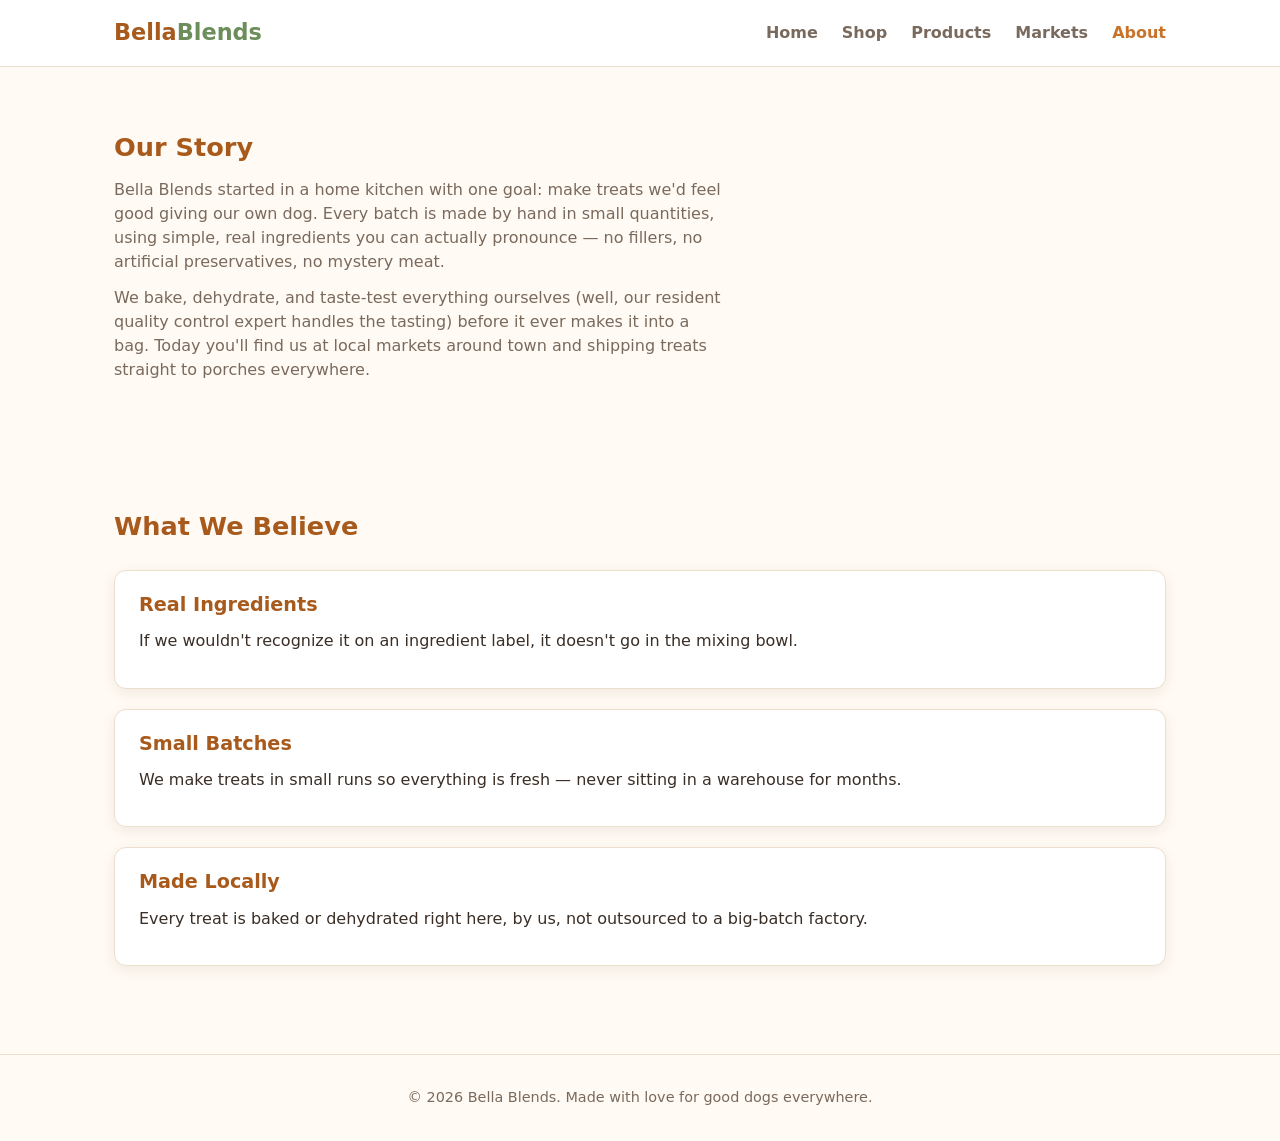
==== html/about.html @ daf1a84b "Add about and products info pages Adds /about (brand story, values) and /products (category breakdow" ====
<!DOCTYPE html>
<html lang="en">
<head>
  <meta charset="UTF-8" />
  <meta name="viewport" content="width=device-width, initial-scale=1.0" />
  <title>About | Bella Blends</title>
  <link rel="stylesheet" href="../static/styles/styles.css" />
</head>
<body>
  <header class="site-header">
    <div class="nav-wrap">
      <a class="logo" href="index.html">Bella<span>Blends</span></a>
      <nav class="main-nav">
        <a href="index.html">Home</a>
        <a href="shop.html">Shop</a>
        <a href="products.html">Products</a>
        <a href="markets.html">Markets</a>
        <a href="about.html" class="active">About</a>
      </nav>
    </div>
  </header>

  <section class="section">
    <h2 class="section-title">Our Story</h2>
    <p class="section-intro">
      Bella Blends started in a home kitchen with one goal: make treats we'd
      feel good giving our own dog. Every batch is made by hand in small
      quantities, using simple, real ingredients you can actually
      pronounce &mdash; no fillers, no artificial preservatives, no mystery
      meat.
    </p>
    <p class="section-intro">
      We bake, dehydrate, and taste-test everything ourselves (well, our
      resident quality control expert handles the tasting) before it ever
      makes it into a bag. Today you'll find us at local markets around
      town and shipping treats straight to porches everywhere.
    </p>
  </section>

  <section class="section">
    <h2 class="section-title">What We Believe</h2>
    <div class="market-list">
      <div class="market-card">
        <h3 class="market-name">Real Ingredients</h3>
        <p class="market-description">
          If we wouldn't recognize it on an ingredient label, it doesn't go
          in the mixing bowl.
        </p>
      </div>
      <div class="market-card">
        <h3 class="market-name">Small Batches</h3>
        <p class="market-description">
          We make treats in small runs so everything is fresh &mdash; never
          sitting in a warehouse for months.
        </p>
      </div>
      <div class="market-card">
        <h3 class="market-name">Made Locally</h3>
        <p class="market-description">
          Every treat is baked or dehydrated right here, by us, not
          outsourced to a big-batch factory.
        </p>
      </div>
    </div>
  </section>

  <footer class="site-footer">
    &copy; 2026 Bella Blends. Made with love for good dogs everywhere.
  </footer>
</body>
</html>
---- static/styles/styles.css ----
:root {
  --color-bg: #fffaf3;
  --color-surface: #ffffff;
  --color-primary: #c9722a;
  --color-primary-dark: #a85a1c;
  --color-accent: #6b8e5a;
  --color-text: #3a2e26;
  --color-text-muted: #7a6a5d;
  --color-border: #ecdfce;
  --radius: 12px;
  --shadow: 0 4px 14px rgba(60, 40, 20, 0.08);
  --max-width: 1100px;
  font-size: 16px;
}

* {
  box-sizing: border-box;
}

body {
  margin: 0;
  font-family: "Segoe UI", system-ui, -apple-system, sans-serif;
  background: var(--color-bg);
  color: var(--color-text);
  line-height: 1.5;
}

a {
  color: inherit;
  text-decoration: none;
}

img {
  max-width: 100%;
  display: block;
}

/* Header */

.site-header {
  background: var(--color-surface);
  border-bottom: 1px solid var(--color-border);
  position: sticky;
  top: 0;
  z-index: 10;
}

.site-header .nav-wrap {
  max-width: var(--max-width);
  margin: 0 auto;
  display: flex;
  align-items: center;
  justify-content: space-between;
  padding: 1rem 1.5rem;
}

.logo {
  font-size: 1.4rem;
  font-weight: 700;
  color: var(--color-primary-dark);
}

.logo span {
  color: var(--color-accent);
}

.main-nav {
  display: flex;
  gap: 1.5rem;
}

.main-nav a {
  font-weight: 600;
  color: var(--color-text-muted);
  transition: color 0.15s ease;
}

.main-nav a:hover,
.main-nav a.active {
  color: var(--color-primary);
}

/* Hero */

.hero {
  max-width: var(--max-width);
  margin: 0 auto;
  padding: 3rem 1.5rem;
  display: grid;
  grid-template-columns: 1.1fr 1fr;
  gap: 2rem;
  align-items: center;
}

.hero h1 {
  font-size: 2.4rem;
  margin: 0 0 0.75rem;
  color: var(--color-primary-dark);
}

.hero p {
  color: var(--color-text-muted);
  font-size: 1.05rem;
  margin-bottom: 1.5rem;
}

.hero img {
  border-radius: var(--radius);
  box-shadow: var(--shadow);
}

.btn {
  display: inline-block;
  background: var(--color-primary);
  color: #fff;
  padding: 0.7rem 1.4rem;
  border-radius: 999px;
  font-weight: 600;
  border: none;
  cursor: pointer;
  transition: background 0.15s ease;
}

.btn:hover {
  background: var(--color-primary-dark);
}

.btn-outline {
  background: transparent;
  color: var(--color-primary);
  border: 2px solid var(--color-primary);
}

.btn-outline:hover {
  background: var(--color-primary);
  color: #fff;
}

/* Sections */

.section {
  max-width: var(--max-width);
  margin: 0 auto;
  padding: 2.5rem 1.5rem;
}

.section-title {
  font-size: 1.6rem;
  color: var(--color-primary-dark);
  margin-bottom: 1.5rem;
}

/* Product grid */

.product-grid {
  display: grid;
  grid-template-columns: repeat(auto-fill, minmax(230px, 1fr));
  gap: 1.5rem;
}

.product-card {
  background: var(--color-surface);
  border: 1px solid var(--color-border);
  border-radius: var(--radius);
  overflow: hidden;
  box-shadow: var(--shadow);
  display: flex;
  flex-direction: column;
  transition: transform 0.15s ease;
}

.product-card:hover {
  transform: translateY(-3px);
}

.product-card img {
  height: 160px;
  width: 100%;
  object-fit: cover;
}

.product-card-body {
  padding: 1rem;
  display: flex;
  flex-direction: column;
  gap: 0.4rem;
  flex: 1;
}

.product-category {
  font-size: 0.75rem;
  text-transform: uppercase;
  letter-spacing: 0.04em;
  color: var(--color-accent);
  font-weight: 700;
}

.product-name {
  font-size: 1.1rem;
  font-weight: 700;
}

.product-price {
  margin-top: auto;
  font-weight: 700;
  color: var(--color-primary-dark);
  font-size: 1.05rem;
}

/* Filters */

.filter-bar {
  display: flex;
  gap: 0.6rem;
  flex-wrap: wrap;
  margin-bottom: 1.5rem;
}

.filter-btn {
  background: var(--color-surface);
  border: 1px solid var(--color-border);
  border-radius: 999px;
  padding: 0.4rem 1rem;
  font-weight: 600;
  cursor: pointer;
  color: var(--color-text-muted);
}

.filter-btn.active,
.filter-btn:hover {
  background: var(--color-primary);
  color: #fff;
  border-color: var(--color-primary);
}

/* Product detail */

.product-detail {
  display: grid;
  grid-template-columns: 1fr 1fr;
  gap: 2.5rem;
  align-items: start;
}

.product-detail img {
  border-radius: var(--radius);
  box-shadow: var(--shadow);
}

.product-detail .price {
  font-size: 1.5rem;
  color: var(--color-primary-dark);
  font-weight: 700;
  margin: 0.5rem 0 1rem;
}

.ingredient-list {
  margin-top: 1.5rem;
}

.ingredient-list ul {
  padding-left: 1.2rem;
  color: var(--color-text-muted);
}

.back-link {
  display: inline-block;
  margin-bottom: 1.5rem;
  color: var(--color-primary);
  font-weight: 600;
}

.empty-state,
.error-state {
  color: var(--color-text-muted);
  text-align: center;
  padding: 2rem;
}

/* Markets */

.section-intro {
  color: var(--color-text-muted);
  margin-top: -0.75rem;
  margin-bottom: 1.5rem;
  max-width: 60ch;
}

.market-list {
  display: grid;
  gap: 1.25rem;
}

.market-card {
  background: var(--color-surface);
  border: 1px solid var(--color-border);
  border-radius: var(--radius);
  box-shadow: var(--shadow);
  padding: 1.25rem 1.5rem;
}

.market-date {
  font-size: 0.75rem;
  text-transform: uppercase;
  letter-spacing: 0.04em;
  color: var(--color-accent);
  font-weight: 700;
  margin-bottom: 0.3rem;
}

.market-name {
  margin: 0 0 0.3rem;
  font-size: 1.2rem;
  color: var(--color-primary-dark);
}

.market-meta {
  color: var(--color-text-muted);
  font-size: 0.95rem;
}

.market-description {
  margin-top: 0.6rem;
  margin-bottom: 0.9rem;
}

.market-card .btn {
  font-size: 0.9rem;
  padding: 0.5rem 1.1rem;
}

/* Footer */

.site-footer {
  border-top: 1px solid var(--color-border);
  margin-top: 3rem;
  padding: 2rem 1.5rem;
  text-align: center;
  color: var(--color-text-muted);
  font-size: 0.9rem;
}

@media (max-width: 700px) {
  .hero,
  .product-detail {
    grid-template-columns: 1fr;
  }
}
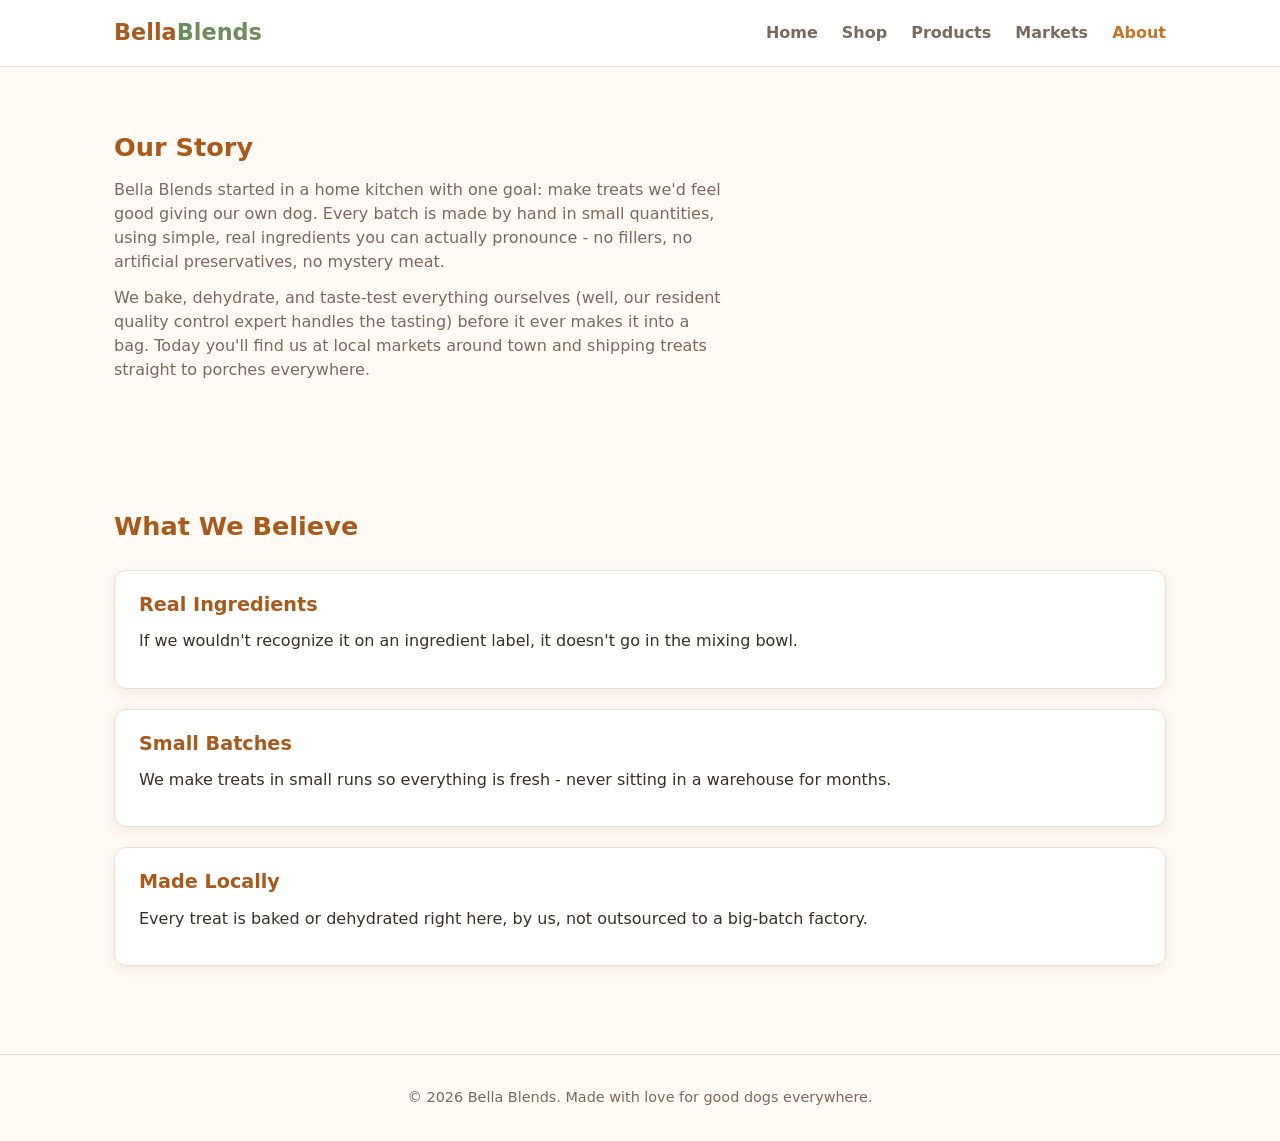
==== commit 66d4a10f: "Replace em dashes with hyphens Co-Authored-By: Claude Sonnet 5 <noreply@anthropic.com> Claude-Sessio" ====
--- a/html/about.html
+++ b/html/about.html
@@ -9,13 +9,14 @@
 <body>
   <header class="site-header">
     <div class="nav-wrap">
-      <a class="logo" href="index.html">Bella<span>Blends</span></a>
+      <a class="logo" href="/">Bella<span>Blends</span></a>
+      <button class="nav-toggle" aria-label="Toggle menu" aria-expanded="false">&#9776;</button>
       <nav class="main-nav">
-        <a href="index.html">Home</a>
-        <a href="shop.html">Shop</a>
-        <a href="products.html">Products</a>
-        <a href="markets.html">Markets</a>
-        <a href="about.html" class="active">About</a>
+        <a href="/">Home</a>
+        <a href="/shop">Shop</a>
+        <a href="/products">Products</a>
+        <a href="/markets">Markets</a>
+        <a href="/about" class="active">About</a>
       </nav>
     </div>
   </header>
@@ -26,7 +27,7 @@
       Bella Blends started in a home kitchen with one goal: make treats we'd
       feel good giving our own dog. Every batch is made by hand in small
       quantities, using simple, real ingredients you can actually
-      pronounce &mdash; no fillers, no artificial preservatives, no mystery
+      pronounce - no fillers, no artificial preservatives, no mystery
       meat.
     </p>
     <p class="section-intro">
@@ -50,7 +51,7 @@
       <div class="market-card">
         <h3 class="market-name">Small Batches</h3>
         <p class="market-description">
-          We make treats in small runs so everything is fresh &mdash; never
+          We make treats in small runs so everything is fresh - never
           sitting in a warehouse for months.
         </p>
       </div>
@@ -67,5 +68,6 @@
   <footer class="site-footer">
     &copy; 2026 Bella Blends. Made with love for good dogs everywhere.
   </footer>
+  <script src="../static/js/nav.js"></script>
 </body>
 </html>
--- a/static/styles/styles.css
+++ b/static/styles/styles.css
@@ -80,6 +80,46 @@
   color: var(--color-primary);
 }
 
+.nav-toggle {
+  display: none;
+  background: none;
+  border: none;
+  padding: 0.25rem;
+  font-size: 1.6rem;
+  line-height: 1;
+  color: var(--color-primary-dark);
+  cursor: pointer;
+}
+
+@media (max-width: 700px) {
+  .nav-toggle {
+    display: block;
+  }
+
+  .site-header .nav-wrap {
+    flex-wrap: wrap;
+  }
+
+  .main-nav {
+    display: none;
+    flex-direction: column;
+    width: 100%;
+    gap: 0;
+    order: 1;
+    border-top: 1px solid var(--color-border);
+    margin-top: 1rem;
+  }
+
+  .main-nav.open {
+    display: flex;
+  }
+
+  .main-nav a {
+    padding: 0.85rem 0.25rem;
+    border-bottom: 1px solid var(--color-border);
+  }
+}
+
 /* Hero */
 
 .hero {
@@ -329,6 +369,50 @@
   padding: 0.5rem 1.1rem;
 }
 
+/* Photo gallery */
+
+.photo-gallery {
+  display: grid;
+  grid-template-columns: repeat(auto-fill, minmax(220px, 1fr));
+  gap: 1rem;
+}
+
+.photo-gallery img {
+  width: 100%;
+  height: 220px;
+  object-fit: cover;
+  border-radius: var(--radius);
+  box-shadow: var(--shadow);
+}
+
+/* Story section (image + text side by side) */
+
+.story-section {
+  max-width: var(--max-width);
+  margin: 0 auto;
+  padding: 2.5rem 1.5rem;
+  display: grid;
+  grid-template-columns: 1fr 1.1fr;
+  gap: 2rem;
+  align-items: center;
+}
+
+.story-section img {
+  border-radius: var(--radius);
+  box-shadow: var(--shadow);
+}
+
+.story-section h2 {
+  color: var(--color-primary-dark);
+  margin-top: 0;
+}
+
+@media (max-width: 700px) {
+  .story-section {
+    grid-template-columns: 1fr;
+  }
+}
+
 /* Footer */
 
 .site-footer {
@@ -345,4 +429,25 @@
   .product-detail {
     grid-template-columns: 1fr;
   }
-}
+
+  .hero {
+    padding: 2rem 1.25rem;
+  }
+
+  .hero h1 {
+    font-size: 1.9rem;
+  }
+
+  .section,
+  .story-section {
+    padding: 2rem 1.25rem;
+  }
+
+  .section-title {
+    font-size: 1.35rem;
+  }
+
+  .photo-gallery img {
+    height: 180px;
+  }
+}
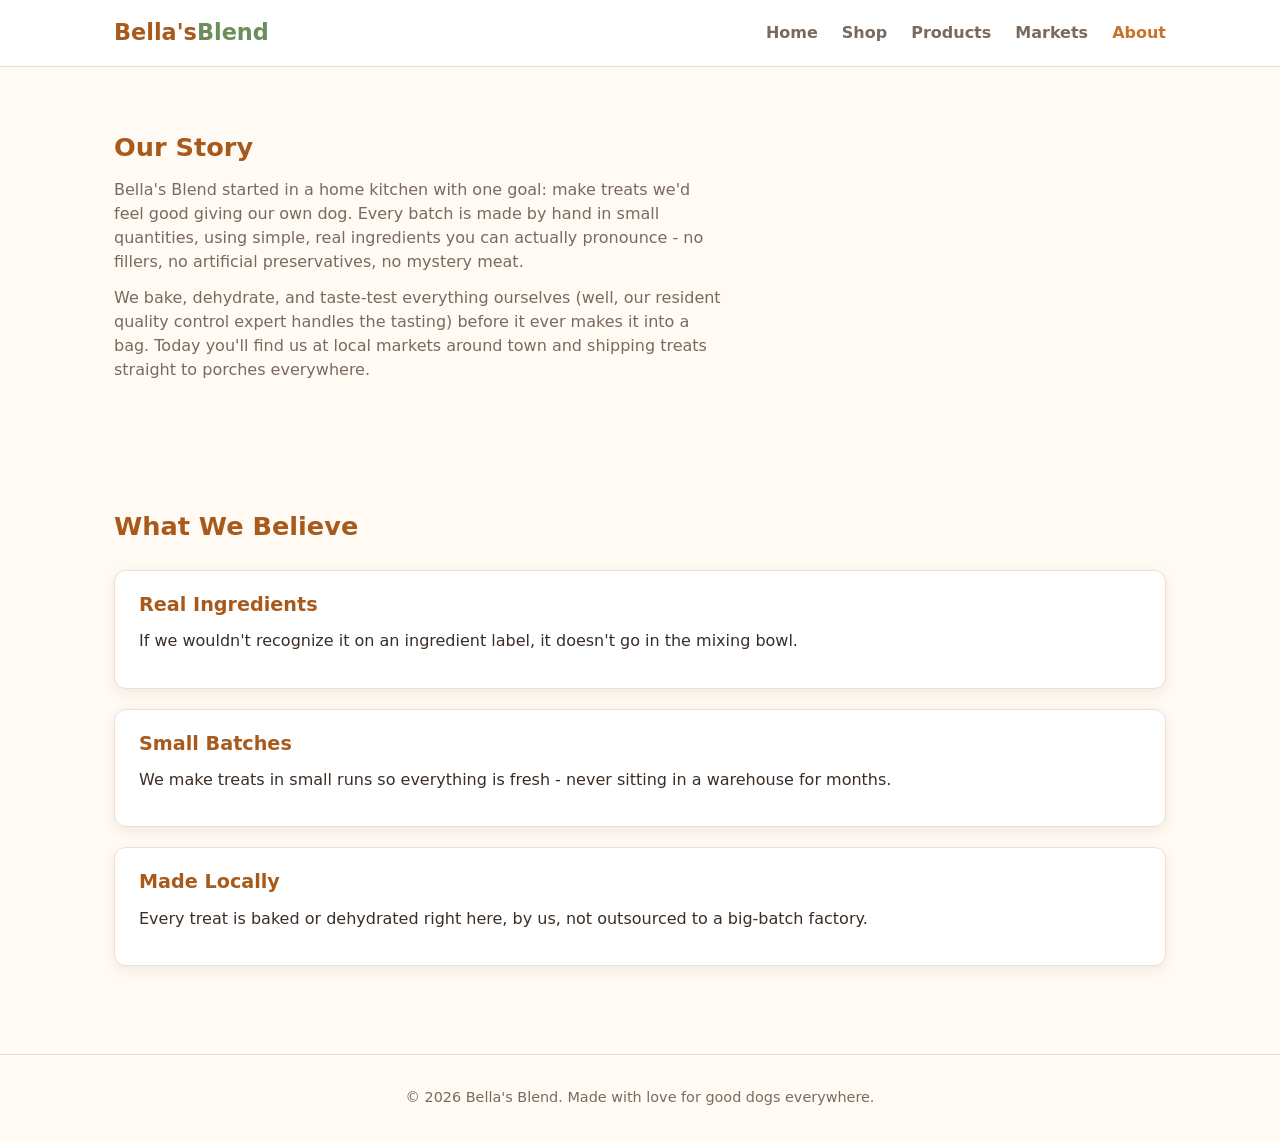
==== commit c802331c: "Correct brand name to Bella's Blend throughout Was inconsistently written as "Bella Blends" in page " ====
--- a/html/about.html
+++ b/html/about.html
@@ -3,13 +3,13 @@
 <head>
   <meta charset="UTF-8" />
   <meta name="viewport" content="width=device-width, initial-scale=1.0" />
-  <title>About | Bella Blends</title>
+  <title>About | Bella's Blend</title>
   <link rel="stylesheet" href="../static/styles/styles.css" />
 </head>
 <body>
   <header class="site-header">
     <div class="nav-wrap">
-      <a class="logo" href="/">Bella<span>Blends</span></a>
+      <a class="logo" href="/">Bella's<span>Blend</span></a>
       <button class="nav-toggle" aria-label="Toggle menu" aria-expanded="false">&#9776;</button>
       <nav class="main-nav">
         <a href="/">Home</a>
@@ -24,7 +24,7 @@
   <section class="section">
     <h2 class="section-title">Our Story</h2>
     <p class="section-intro">
-      Bella Blends started in a home kitchen with one goal: make treats we'd
+      Bella's Blend started in a home kitchen with one goal: make treats we'd
       feel good giving our own dog. Every batch is made by hand in small
       quantities, using simple, real ingredients you can actually
       pronounce - no fillers, no artificial preservatives, no mystery
@@ -66,7 +66,7 @@
   </section>
 
   <footer class="site-footer">
-    &copy; 2026 Bella Blends. Made with love for good dogs everywhere.
+    &copy; 2026 Bella's Blend. Made with love for good dogs everywhere.
   </footer>
   <script src="../static/js/nav.js"></script>
 </body>
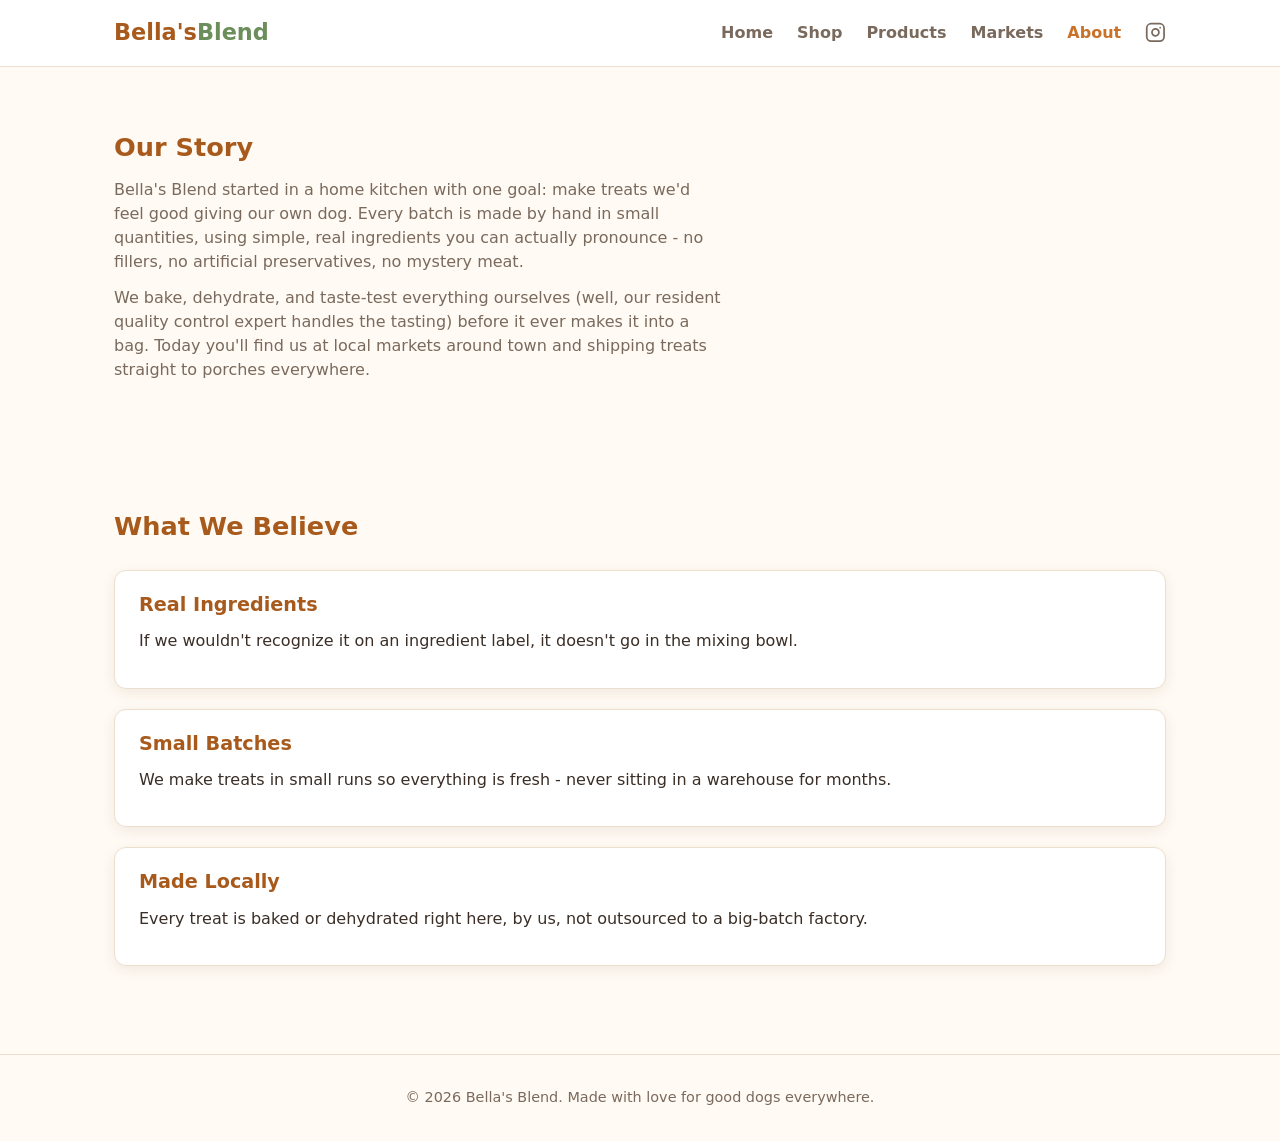
==== commit 84e61a27: "Add Instagram nav link to every page Extends the Instagram icon link (previously home-page-only) to " ====
--- a/html/about.html
+++ b/html/about.html
@@ -17,6 +17,28 @@
         <a href="/products">Products</a>
         <a href="/markets">Markets</a>
         <a href="/about" class="active">About</a>
+        <a
+          class="nav-icon-link"
+          href="https://www.instagram.com/bellasblend/"
+          target="_blank"
+          rel="noopener noreferrer"
+          aria-label="Bella's Blend on Instagram"
+        >
+          <svg
+            class="nav-icon"
+            viewBox="0 0 24 24"
+            fill="none"
+            stroke="currentColor"
+            stroke-width="2"
+            stroke-linecap="round"
+            stroke-linejoin="round"
+            aria-hidden="true"
+          >
+            <rect x="2" y="2" width="20" height="20" rx="5" ry="5"></rect>
+            <path d="M16 11.37A4 4 0 1 1 12.63 8 4 4 0 0 1 16 11.37z"></path>
+            <line x1="17.5" y1="6.5" x2="17.51" y2="6.5"></line>
+          </svg>
+        </a>
       </nav>
     </div>
   </header>
--- a/static/styles/styles.css
+++ b/static/styles/styles.css
@@ -80,6 +80,22 @@
   color: var(--color-primary);
 }
 
+.nav-icon-link {
+  display: flex;
+  align-items: center;
+  color: var(--color-text-muted);
+  transition: color 0.15s ease;
+}
+
+.nav-icon-link:hover {
+  color: var(--color-primary);
+}
+
+.nav-icon {
+  width: 1.3rem;
+  height: 1.3rem;
+}
+
 .nav-toggle {
   display: none;
   background: none;
@@ -123,13 +139,10 @@
 /* Hero */
 
 .hero {
-  max-width: var(--max-width);
+  max-width: 640px;
   margin: 0 auto;
   padding: 3rem 1.5rem;
-  display: grid;
-  grid-template-columns: 1.1fr 1fr;
-  gap: 2rem;
-  align-items: center;
+  text-align: center;
 }
 
 .hero h1 {
@@ -144,9 +157,22 @@
   margin-bottom: 1.5rem;
 }
 
-.hero img {
-  border-radius: var(--radius);
-  box-shadow: var(--shadow);
+/* Featured photo (full-width single image section) */
+
+.featured-photo {
+  max-width: var(--max-width);
+  margin: 0 auto;
+  padding: 0 1.5rem 2.5rem;
+  text-align: center;
+}
+
+.featured-photo img {
+  width: 100%;
+  max-height: 420px;
+  object-fit: cover;
+  border-radius: var(--radius);
+  box-shadow: var(--shadow);
+  margin-bottom: 1.5rem;
 }
 
 .btn {
@@ -425,13 +451,20 @@
 }
 
 @media (max-width: 700px) {
-  .hero,
   .product-detail {
     grid-template-columns: 1fr;
   }
 
   .hero {
     padding: 2rem 1.25rem;
+  }
+
+  .featured-photo {
+    padding: 0 1.25rem 2rem;
+  }
+
+  .featured-photo img {
+    max-height: 260px;
   }
 
   .hero h1 {
